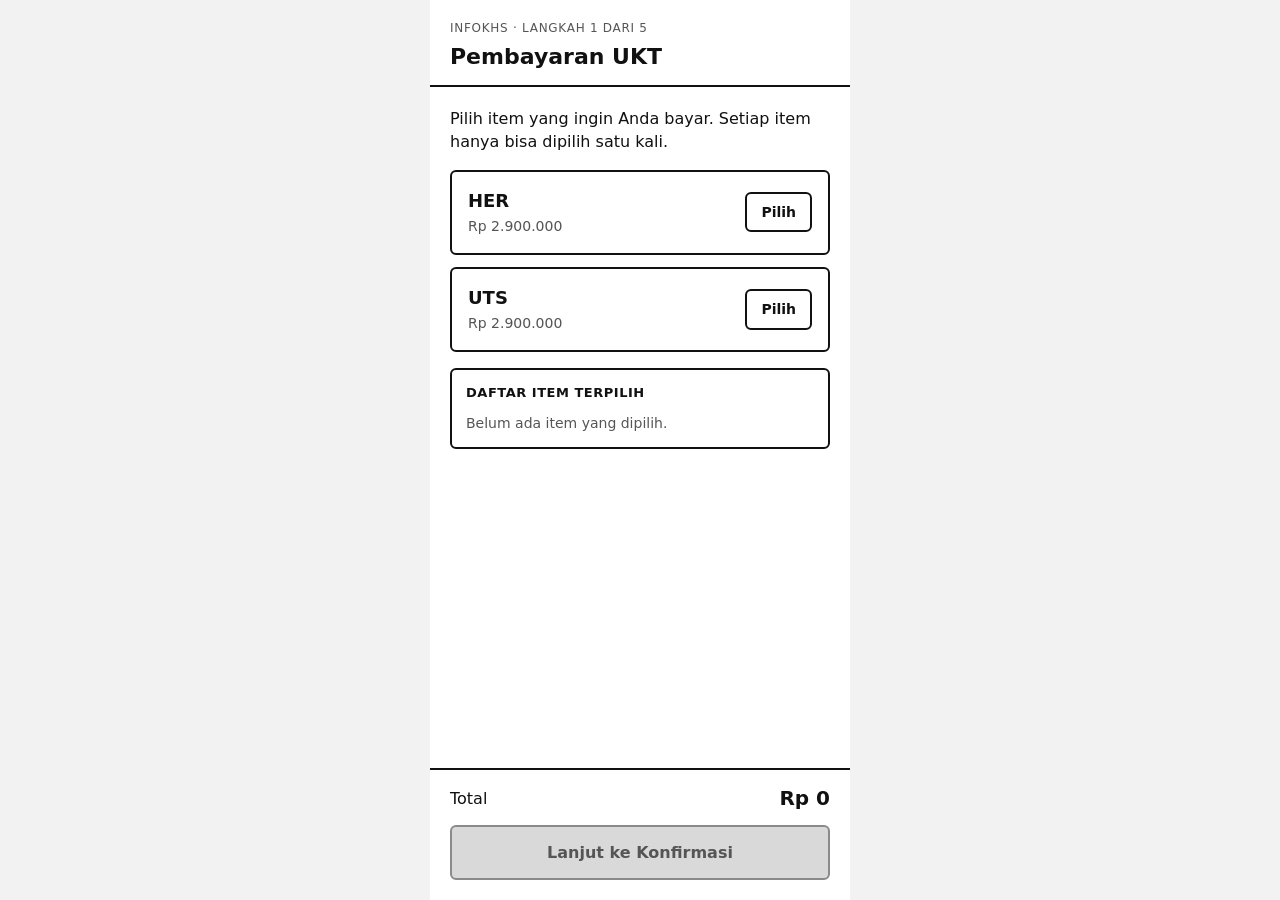
==== index.html @ 21c5bb42 "feat: tambah source code awal (versi hitam putih, 6 halaman)" ====
<!doctype html>
<html lang="id">
<head>
<meta charset="utf-8">
<meta name="viewport" content="width=device-width, initial-scale=1">
<title>Layar 1 · Pembayaran UKT InfoKHS</title>
<link rel="stylesheet" href="style.css">
</head>
<body data-page="select" data-file="index.html">
<main class="app">
  <header class="bar">
    <p class="step">InfoKHS · Langkah 1 dari 5</p>
    <h1>Pembayaran UKT</h1>
  </header>
  <section class="view">
    <p id="select-hint">Pilih item yang ingin Anda bayar. Setiap item hanya bisa dipilih satu kali.</p>
    <ul class="items" id="items"></ul>
    <section class="box" aria-label="Daftar item terpilih">
      <h2>Daftar item terpilih</h2>
      <ul class="rows" id="selected-list"></ul>
      <p class="muted" id="selected-empty">Belum ada item yang dipilih.</p>
    </section>
  </section>
  <footer class="foot">
    <div class="total"><span>Total</span><strong id="total">Rp 0</strong></div>
    <div class="actions">
      <button type="button" class="btn primary" id="btn-next" disabled>Lanjut ke Konfirmasi</button>
    </div>
  </footer>
</main>
<script src="app.js"></script>
</body>
</html>
---- style.css ----
/* Versi hitam putih (tanpa UX Skill). */
:root {
  --bg: #ffffff;
  --fg: #111111;
  --muted: #555555;
  --line: #111111;
  --soft: #f2f2f2;
}
* { box-sizing: border-box; }
body {
  margin: 0;
  background: var(--soft);
  color: var(--fg);
  font-family: system-ui, -apple-system, "Segoe UI", Roboto, sans-serif;
  font-size: 16px;
  line-height: 1.45;
}
.app {
  max-width: 420px;
  min-height: 100vh;
  margin: 0 auto;
  background: var(--bg);
  display: flex;
  flex-direction: column;
}
.bar { padding: 20px 20px 12px; border-bottom: 2px solid var(--line); }
.step { margin: 0 0 4px; font-size: 12px; letter-spacing: .06em; text-transform: uppercase; color: var(--muted); }
h1 { margin: 0; font-size: 22px; }
h2 { margin: 0 0 10px; font-size: 13px; letter-spacing: .04em; text-transform: uppercase; }
.view { padding: 20px; display: flex; flex-direction: column; gap: 16px; flex: 1; }
p { margin: 0; }
.muted { color: var(--muted); font-size: 14px; }
.note { border: 2px solid var(--line); border-radius: 6px; padding: 12px; }
.items, .rows { list-style: none; margin: 0; padding: 0; display: flex; flex-direction: column; gap: 12px; }
.item {
  width: 100%;
  display: flex; justify-content: space-between; align-items: center; gap: 12px;
  border: 2px solid var(--line); border-radius: 6px; background: var(--bg);
  padding: 16px; min-height: 44px; font: inherit; color: inherit; text-align: left; cursor: pointer;
}
.item .name { font-size: 18px; font-weight: 700; display: block; }
.item .price { font-size: 14px; color: var(--muted); }
.item .tag { border: 2px solid var(--line); border-radius: 6px; padding: 8px 14px; font-size: 14px; font-weight: 600; }
.item[aria-pressed="true"] { border-width: 3px; background: var(--fg); color: var(--bg); }
.item[aria-pressed="true"] .price { color: var(--bg); }
.item[aria-pressed="true"] .tag { border-color: var(--bg); }
.box { border: 2px solid var(--line); border-radius: 6px; padding: 14px; }
.rows li { display: flex; justify-content: space-between; align-items: center; gap: 12px; padding-bottom: 8px; border-bottom: 1px solid #8a8a8a; }
.rows li:last-child { border-bottom: 0; padding-bottom: 0; }
.rm { border: 2px solid var(--line); border-radius: 6px; background: var(--bg); padding: 6px 10px; font: inherit; font-size: 13px; cursor: pointer; min-height: 44px; }
.va-number { font-size: 24px; font-weight: 700; letter-spacing: .08em; }
.foot { margin-top: auto; border-top: 2px solid var(--line); padding: 14px 20px 20px; display: flex; flex-direction: column; gap: 12px; }
.total { display: flex; justify-content: space-between; align-items: center; }
.total strong { font-size: 20px; }
.actions { display: flex; gap: 10px; }
.btn { flex: 1; border: 2px solid var(--line); border-radius: 6px; padding: 14px; font: inherit; font-weight: 600; cursor: pointer; min-height: 44px; }
.btn.primary { background: var(--fg); color: var(--bg); }
.btn.ghost { background: var(--bg); color: var(--fg); }
.btn:disabled { background: #d9d9d9; color: var(--muted); border-color: #8a8a8a; cursor: not-allowed; }
button:focus-visible { outline: 3px solid #1d4ed8; outline-offset: 2px; }
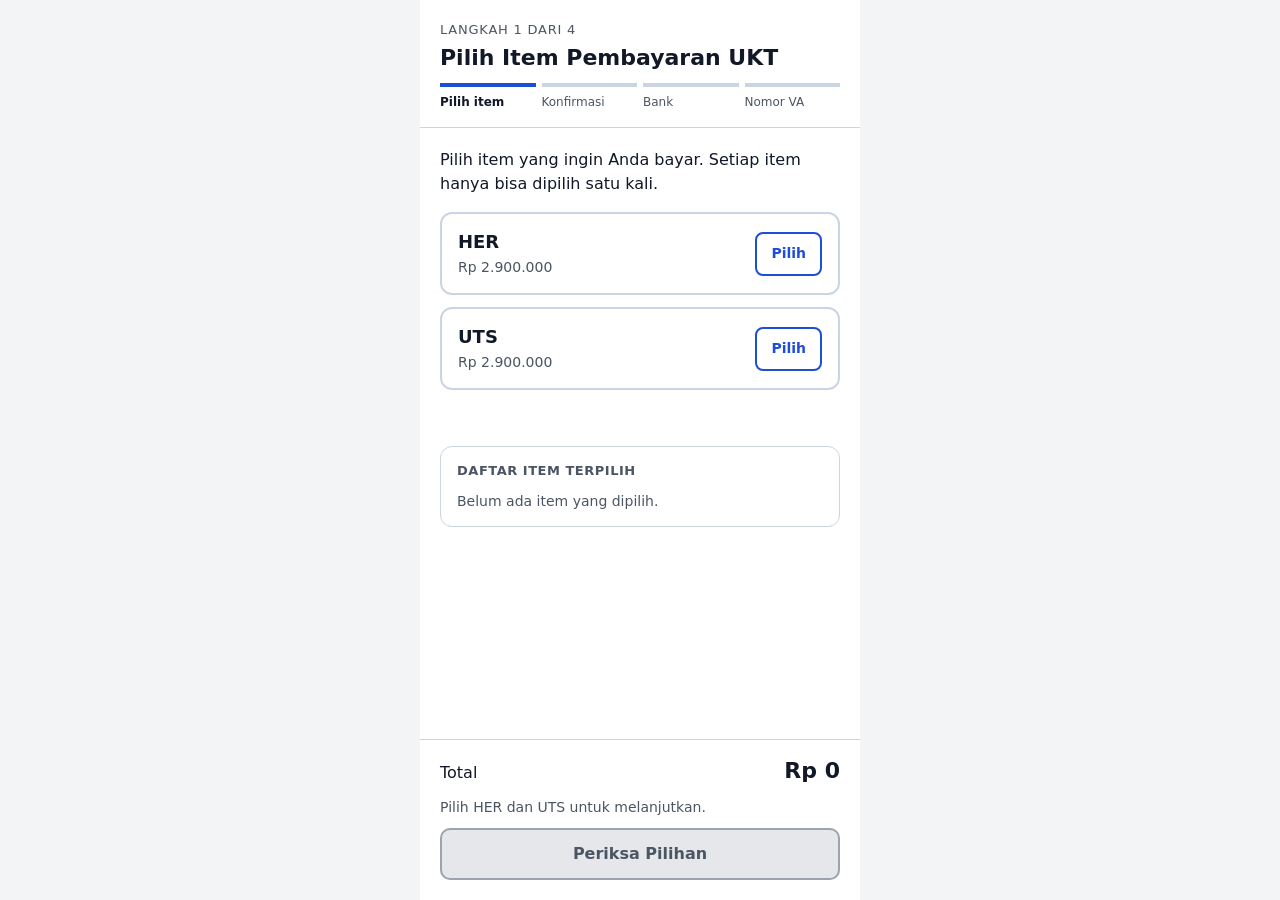
==== commit 62c201d3: "refactor: terapkan UX Skill, gabung 6 halaman jadi 4" ====
--- a/index.html
+++ b/index.html
@@ -3,18 +3,25 @@
 <head>
 <meta charset="utf-8">
 <meta name="viewport" content="width=device-width, initial-scale=1">
-<title>Layar 1 · Pembayaran UKT InfoKHS</title>
+<title>Pilih Item · Pembayaran UKT InfoKHS</title>
 <link rel="stylesheet" href="style.css">
 </head>
 <body data-page="select" data-file="index.html">
 <main class="app">
   <header class="bar">
-    <p class="step">InfoKHS · Langkah 1 dari 5</p>
-    <h1>Pembayaran UKT</h1>
+    <p class="step">Langkah 1 dari 4</p>
+    <h1>Pilih Item Pembayaran UKT</h1>
+    <ol class="progress" aria-label="Tahapan pembayaran">
+      <li class="current" aria-current="step">Pilih item</li>
+      <li class="">Konfirmasi</li>
+      <li class="">Bank</li>
+      <li class="">Nomor VA</li>
+    </ol>
   </header>
   <section class="view">
-    <p id="select-hint">Pilih item yang ingin Anda bayar. Setiap item hanya bisa dipilih satu kali.</p>
+    <p>Pilih item yang ingin Anda bayar. Setiap item hanya bisa dipilih satu kali.</p>
     <ul class="items" id="items"></ul>
+    <p class="status" id="status" role="status" aria-live="polite"></p>
     <section class="box" aria-label="Daftar item terpilih">
       <h2>Daftar item terpilih</h2>
       <ul class="rows" id="selected-list"></ul>
@@ -23,9 +30,8 @@
   </section>
   <footer class="foot">
     <div class="total"><span>Total</span><strong id="total">Rp 0</strong></div>
-    <div class="actions">
-      <button type="button" class="btn primary" id="btn-next" disabled>Lanjut ke Konfirmasi</button>
-    </div>
+    <p class="hint" id="next-hint"></p>
+    <div class="actions"><button type="button" class="btn primary" id="btn-next" disabled>Periksa Pilihan</button></div>
   </footer>
 </main>
 <script src="app.js"></script>
--- a/style.css
+++ b/style.css
@@ -1,60 +1,79 @@
-/* Versi hitam putih (tanpa UX Skill). */
+/* Versi setelah penerapan UX Skill (ux-skill/SKILL.md). */
 :root {
   --bg: #ffffff;
-  --fg: #111111;
-  --muted: #555555;
-  --line: #111111;
-  --soft: #f2f2f2;
+  --page: #f3f4f6;
+  --fg: #111827;
+  --muted: #4b5563;
+  --line: #cbd5e1;
+  --accent: #1d4ed8;
+  --accent-soft: #eff4ff;
 }
 * { box-sizing: border-box; }
 body {
   margin: 0;
-  background: var(--soft);
+  background: var(--page);
   color: var(--fg);
   font-family: system-ui, -apple-system, "Segoe UI", Roboto, sans-serif;
   font-size: 16px;
-  line-height: 1.45;
+  line-height: 1.5;
 }
 .app {
-  max-width: 420px;
+  max-width: 440px;
   min-height: 100vh;
   margin: 0 auto;
   background: var(--bg);
   display: flex;
   flex-direction: column;
 }
-.bar { padding: 20px 20px 12px; border-bottom: 2px solid var(--line); }
-.step { margin: 0 0 4px; font-size: 12px; letter-spacing: .06em; text-transform: uppercase; color: var(--muted); }
-h1 { margin: 0; font-size: 22px; }
-h2 { margin: 0 0 10px; font-size: 13px; letter-spacing: .04em; text-transform: uppercase; }
+.bar { padding: 20px 20px 16px; border-bottom: 1px solid var(--line); }
+.step { margin: 0 0 4px; font-size: 13px; letter-spacing: .06em; text-transform: uppercase; color: var(--muted); }
+h1 { margin: 0 0 12px; font-size: 22px; line-height: 1.25; }
+h2 { margin: 0 0 10px; font-size: 13px; letter-spacing: .04em; text-transform: uppercase; color: var(--muted); }
+p { margin: 0; }
+
+/* Indikator tahapan */
+.progress { list-style: none; margin: 0; padding: 0; display: grid; grid-template-columns: repeat(4, 1fr); gap: 6px; }
+.progress li { border-top: 4px solid var(--line); padding-top: 6px; font-size: 12px; color: var(--muted); }
+.progress li.done { border-top-color: var(--accent); }
+.progress li.current { border-top-color: var(--accent); color: var(--fg); font-weight: 700; }
+
 .view { padding: 20px; display: flex; flex-direction: column; gap: 16px; flex: 1; }
-p { margin: 0; }
 .muted { color: var(--muted); font-size: 14px; }
-.note { border: 2px solid var(--line); border-radius: 6px; padding: 12px; }
+.note { background: var(--accent-soft); border: 1px solid var(--accent); border-radius: 10px; padding: 12px 14px; }
+.status { min-height: 1.5em; font-weight: 600; color: var(--accent); }
 .items, .rows { list-style: none; margin: 0; padding: 0; display: flex; flex-direction: column; gap: 12px; }
+
+/* Kartu item */
 .item {
   width: 100%;
   display: flex; justify-content: space-between; align-items: center; gap: 12px;
-  border: 2px solid var(--line); border-radius: 6px; background: var(--bg);
-  padding: 16px; min-height: 44px; font: inherit; color: inherit; text-align: left; cursor: pointer;
+  border: 2px solid var(--line); border-radius: 12px; background: var(--bg);
+  padding: 14px 16px; min-height: 64px; font: inherit; color: inherit; text-align: left; cursor: pointer;
 }
+.item:hover { border-color: var(--accent); }
 .item .name { font-size: 18px; font-weight: 700; display: block; }
 .item .price { font-size: 14px; color: var(--muted); }
-.item .tag { border: 2px solid var(--line); border-radius: 6px; padding: 8px 14px; font-size: 14px; font-weight: 600; }
-.item[aria-pressed="true"] { border-width: 3px; background: var(--fg); color: var(--bg); }
-.item[aria-pressed="true"] .price { color: var(--bg); }
-.item[aria-pressed="true"] .tag { border-color: var(--bg); }
-.box { border: 2px solid var(--line); border-radius: 6px; padding: 14px; }
-.rows li { display: flex; justify-content: space-between; align-items: center; gap: 12px; padding-bottom: 8px; border-bottom: 1px solid #8a8a8a; }
+.item .tag { border: 2px solid var(--accent); color: var(--accent); border-radius: 8px; padding: 8px 14px; font-size: 14px; font-weight: 600; min-height: 44px; display: inline-flex; align-items: center; }
+.item[aria-pressed="true"] { border-color: var(--accent); background: var(--accent-soft); }
+.item[aria-pressed="true"] .tag { background: var(--accent); color: #ffffff; }
+.item[aria-pressed="true"] .tag::before { content: "\2713\00a0"; }
+
+.box { border: 1px solid var(--line); border-radius: 12px; padding: 14px 16px; }
+.rows li { display: flex; justify-content: space-between; align-items: center; gap: 12px; padding-bottom: 10px; border-bottom: 1px solid var(--line); }
 .rows li:last-child { border-bottom: 0; padding-bottom: 0; }
-.rm { border: 2px solid var(--line); border-radius: 6px; background: var(--bg); padding: 6px 10px; font: inherit; font-size: 13px; cursor: pointer; min-height: 44px; }
-.va-number { font-size: 24px; font-weight: 700; letter-spacing: .08em; }
-.foot { margin-top: auto; border-top: 2px solid var(--line); padding: 14px 20px 20px; display: flex; flex-direction: column; gap: 12px; }
-.total { display: flex; justify-content: space-between; align-items: center; }
-.total strong { font-size: 20px; }
+.rm { border: 2px solid var(--line); border-radius: 8px; background: var(--bg); color: var(--fg); padding: 6px 14px; font: inherit; font-size: 14px; cursor: pointer; min-height: 44px; }
+.rm:hover { border-color: var(--accent); }
+.va { background: var(--accent-soft); border-color: var(--accent); }
+.va-number { font-size: 26px; font-weight: 700; letter-spacing: .08em; margin-top: 4px; }
+
+/* Bilah bawah */
+.foot { position: sticky; bottom: 0; background: var(--bg); border-top: 1px solid var(--line); padding: 14px 20px 20px; display: flex; flex-direction: column; gap: 10px; }
+.total { display: flex; justify-content: space-between; align-items: baseline; }
+.total strong { font-size: 22px; }
+.hint { min-height: 1.4em; font-size: 14px; color: var(--muted); }
 .actions { display: flex; gap: 10px; }
-.btn { flex: 1; border: 2px solid var(--line); border-radius: 6px; padding: 14px; font: inherit; font-weight: 600; cursor: pointer; min-height: 44px; }
-.btn.primary { background: var(--fg); color: var(--bg); }
-.btn.ghost { background: var(--bg); color: var(--fg); }
-.btn:disabled { background: #d9d9d9; color: var(--muted); border-color: #8a8a8a; cursor: not-allowed; }
-button:focus-visible { outline: 3px solid #1d4ed8; outline-offset: 2px; }
+.btn { flex: 1; border: 2px solid var(--accent); border-radius: 10px; padding: 12px 14px; font: inherit; font-weight: 600; cursor: pointer; min-height: 48px; }
+.btn.primary { background: var(--accent); color: #ffffff; }
+.btn.ghost { background: var(--bg); color: var(--accent); }
+.btn:disabled { background: #e5e7eb; color: #4b5563; border-color: #9ca3af; cursor: not-allowed; }
+button:focus-visible { outline: 3px solid #111827; outline-offset: 2px; }
